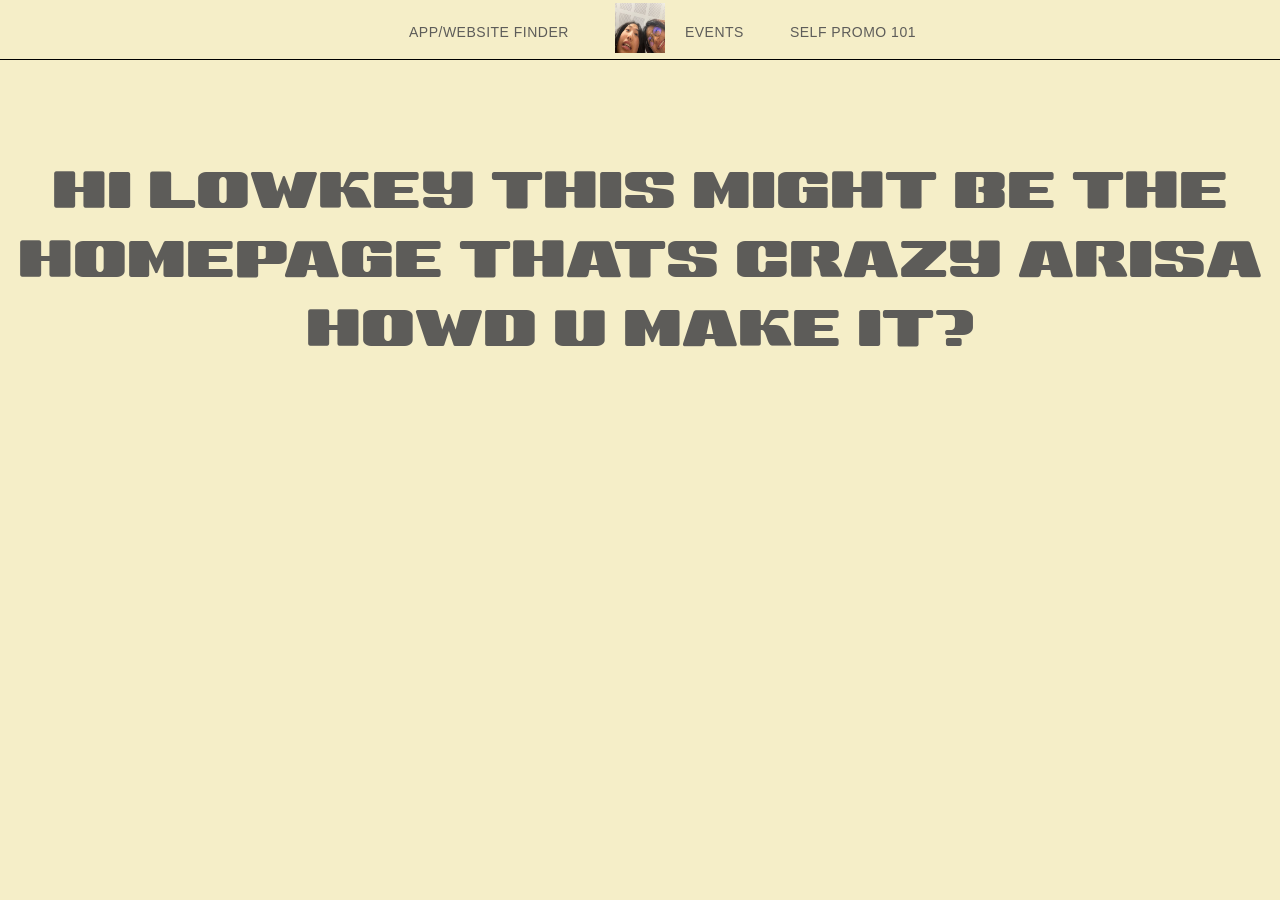
==== index.html @ fdddb81d "feat: flipbook function made the basic flipbook function using premade javascript files from a tutor" ====
<!DOCTYPE html>
<html lang="en-AU">
  <head>
    <meta charset="UTF-8"/>
      <meta name="viewport"
      content="width=device-width,
      initial-scale=1.0"/>
    <link rel="stylesheet" href="style.css"/>
    <script src="./js-files/script.js" defer></script>
    <title>Website Title!</title>
  </head>
  <body>
    <div id="nav-placeholder"></div>
    <div class="bg"></div>

    <br><br><br>
    <h1>Hi lowkey this might be the homepage thats crazy arisa howd u make it? </h1>
  </body>
</html>
---- style.css ----
body {
  margin: 0;
  padding: 0;
}

.bg {
  position: absolute;
  height: 100vh;
  width: 100vw;
  top: 0;
  left: 0;
  background-color: #f5eec8;
  z-index: -2;
}

/*Importing custom font*/
@font-face {
  font-family: Sneakers-Pro;
  src: url(./HTML-graphics/sneakerspro.ttf)
}

h1 {
  text-align: center;
  color: #5D5C59;
  font-family: "Sneakers-Pro";
  font-size: 60px;
  text-transform: uppercase;
}

.nav {
  height: 3.7rem;
  display: flex;
  justify-content: center;
  align-items: center;
  color: #000;
  background-color:#f5eec8;
  border-bottom: 1px solid;
  border-color: #000;
}

.nav__logo {
  margin: 0;
  position: absolute;
  left: 50%;
  transform: translateX(-50%);
}

.nav__logo img {
    width: 50px;
    height: 50px;
}

.nav__menu ul {
  margin: 0;
  padding: 0;
  display: flex;
}

.nav__menu ul li {
  list-style: none;
}

.nav__menu ul li a {
  position: relative;
  text-decoration: none;
  text-transform: uppercase;
  font-family: 'Segoe UI', Tahoma, Geneva, Verdana, sans-serif;
  font-size: 14px;
  letter-spacing: 0.5px;
  top: 2px;
  color: #5D5C59;
  display: inline-block;
  padding: 0.5rem;
}

/*Underline animation*/
.nav__menu ul li a:after {
  content: "";
  position: absolute;
  background-color: #5D5C59;
  height: 2px;
  width: 0;
  left: 0;
  bottom: 5px;
  transition: 0.3s;
}

.nav__menu ul li a:hover:after {
  width: 100%;
}

.nav__menu ul li:nth-child(1) {
  margin-left: 45px;
}

.nav__menu ul li:nth-child(2) {
  margin-left: 100px;
  padding-right: 30px;
}

.nav__hamburger {
  width: 1.875rem;
  height: 1.313rem;
  display: none;
  flex-direction: column;
  justify-content: space-around;
  position: absolute;
  top: 1rem;
  right: 1rem;
  z-index: 2;
}

/*Hamburger to Cross Animation*/
.nav__hamburger__line {
  height: 0.188rem;
  width: 100%;
  background-color: #000;
  border-radius: 0.625rem;
  transition: all ease-in-out 0.2s;
}

@media screen and (max-width: 550px) {
  .nav__hamburger {
    display: flex;
  }
  .nav__menu {
    position: absolute;
    display: flex;
    align-items: center;
    top: -10rem;
    width: 100%;
    transition: all ease-in-out 0.4s;
  }
  .nav {
    flex-direction: column;
    align-items: flex-start;
  }
  .nav__menu ul {
    flex-direction: column;
    width: 100%;
    padding: 3rem 0 0.6rem;
  }
  .nav__menu ul li {
    text-align: center;
    transition: color 0.3s ease;
  }

  .nav__menu ul li a {
    padding: 0.5rem;
  }
  .nav__menu {
    z-index: 1;
  }
  .nav__menu.active {
    top: 0;
  }
  .nav__hamburger.active :nth-child(1) {
    transform: rotate(45deg) translate(0.45rem, 0.1875rem);
  }

  .nav__hamburger.active :nth-child(2) {
    opacity: 0;
  }

  .nav__hamburger.active :nth-child(3) {
    transform: rotate(-45deg) translate(0.45rem, -0.1875rem);
  }

  .nav__menu ul li:nth-child(1) {
  margin-left: 0;
  }

.nav__menu ul li:nth-child(2) {
  margin-left: 0;
  }

}
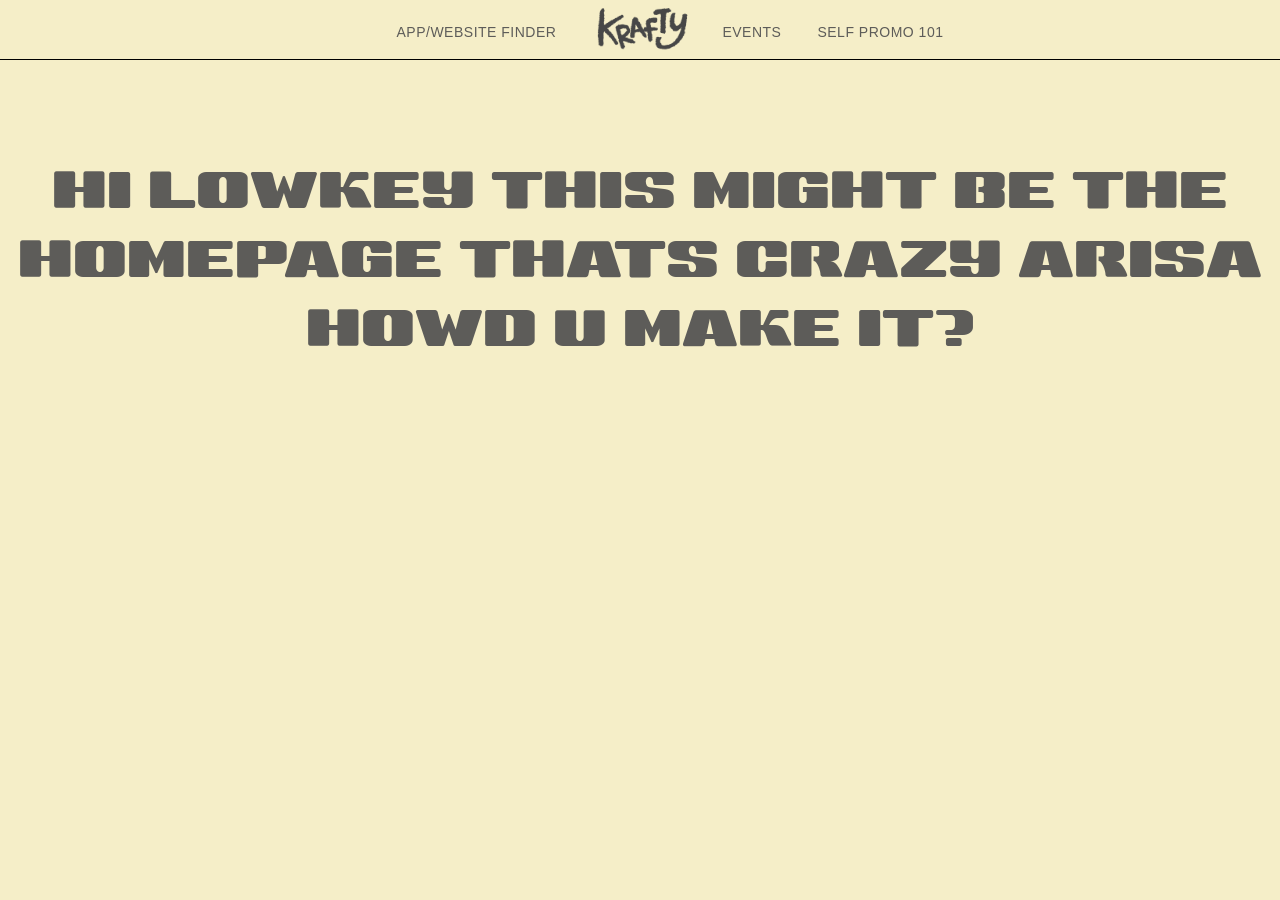
==== commit 2260f566: "feat: customising button using css in catalogue filter ditnd get much done in lesson time :(" ====
--- a/index.html
+++ b/index.html
@@ -7,7 +7,8 @@
       initial-scale=1.0"/>
     <link rel="stylesheet" href="style.css"/>
     <script src="./js-files/script.js" defer></script>
-    <title>Website Title!</title>
+    <title>KRAFTY</title>
+    <link rel="icon" href="./HTML-graphics/KRAFTY_logo.png">
   </head>
   <body>
     <div id="nav-placeholder"></div>
--- a/style.css
+++ b/style.css
@@ -27,6 +27,17 @@
   text-transform: uppercase;
 }
 
+.button {
+  text-decoration: none;
+  text-align: center;
+  background-color: #FA5F55;
+  color: #fff;
+  font-family: 'Segoe UI', Tahoma, Geneva, Verdana, sans-serif;
+  padding: 6px 2px 6px 2px;
+  border: 5px 5px 5px 5px;
+  border-radius: 25px;
+}
+
 .nav {
   height: 3.7rem;
   display: flex;
@@ -39,15 +50,15 @@
 }
 
 .nav__logo {
-  margin: 0;
   position: absolute;
   left: 50%;
   transform: translateX(-50%);
 }
 
 .nav__logo img {
-    width: 50px;
-    height: 50px;
+  margin-top: 10px;
+    width: 100px;
+    height: 100px;
 }
 
 .nav__menu ul {
@@ -90,12 +101,12 @@
 }
 
 .nav__menu ul li:nth-child(1) {
-  margin-left: 45px;
+  margin-left: 60px;
 }
 
 .nav__menu ul li:nth-child(2) {
-  margin-left: 100px;
-  padding-right: 30px;
+  margin-left: 150px;
+  padding-right: 20px;
 }
 
 .nav__hamburger {
@@ -177,3 +188,5 @@
 }
 
 
+
+
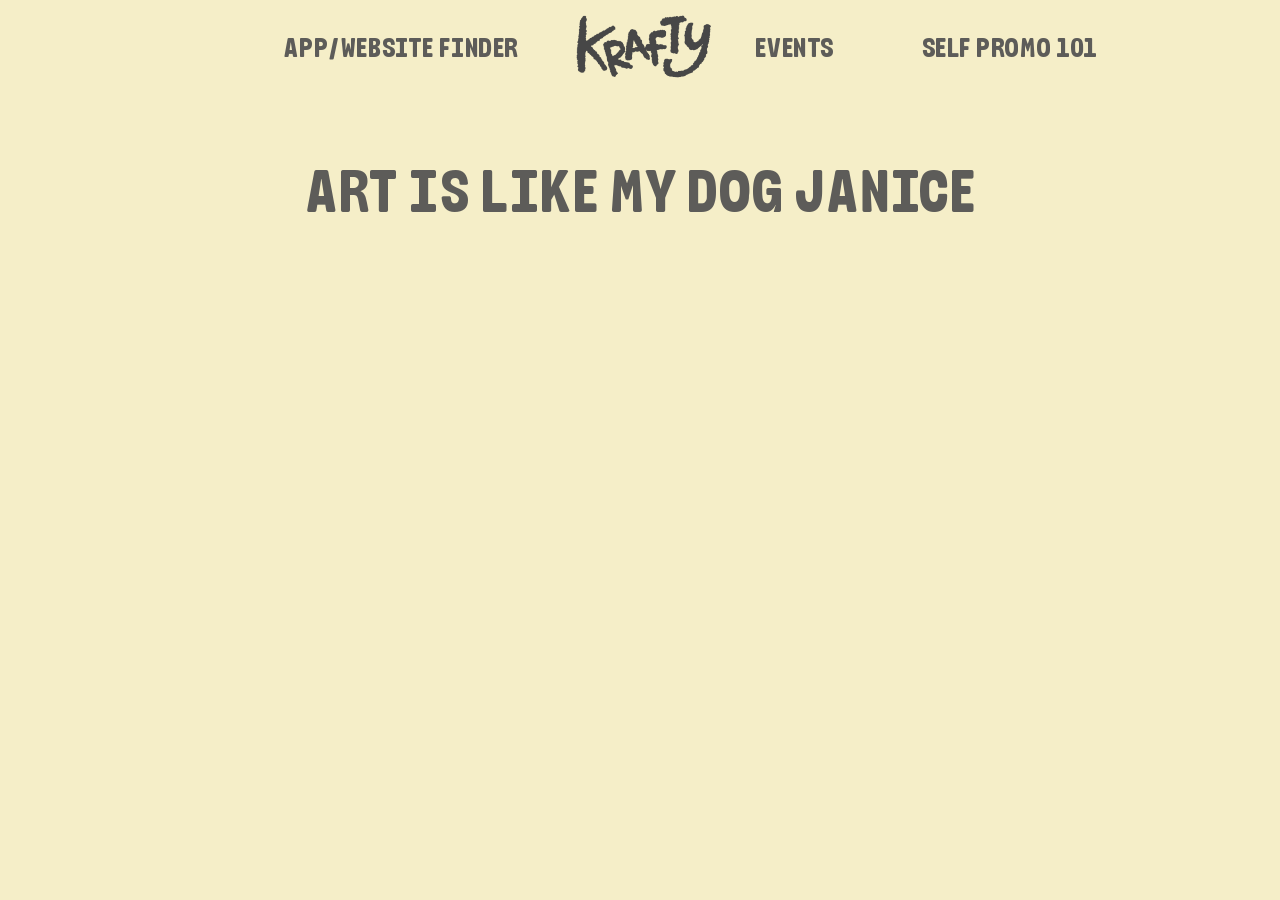
==== commit 5798737a: "feat: finding better fonts added different font because it didnt match the branidn gi was going for" ====
--- a/index.html
+++ b/index.html
@@ -15,6 +15,6 @@
     <div class="bg"></div>
 
     <br><br><br>
-    <h1>Hi lowkey this might be the homepage thats crazy arisa howd u make it? </h1>
+    <h1>Art is like my dog Janice</h1>
   </body>
 </html>
--- a/style.css
+++ b/style.css
@@ -15,14 +15,14 @@
 
 /*Importing custom font*/
 @font-face {
-  font-family: Sneakers-Pro;
-  src: url(./HTML-graphics/sneakerspro.ttf)
+  font-family: Hatchway;
+  src: url(./HTML-graphics/hatchway.ttf)
 }
 
 h1 {
   text-align: center;
   color: #5D5C59;
-  font-family: "Sneakers-Pro";
+  font-family: "Hatchway";
   font-size: 60px;
   text-transform: uppercase;
 }
@@ -45,8 +45,6 @@
   align-items: center;
   color: #000;
   background-color:#f5eec8;
-  border-bottom: 1px solid;
-  border-color: #000;
 }
 
 .nav__logo {
@@ -56,9 +54,9 @@
 }
 
 .nav__logo img {
-  margin-top: 10px;
-    width: 100px;
-    height: 100px;
+  margin-top: 50px;
+    width: 150px;
+    height: 150px;
 }
 
 .nav__menu ul {
@@ -75,10 +73,11 @@
   position: relative;
   text-decoration: none;
   text-transform: uppercase;
-  font-family: 'Segoe UI', Tahoma, Geneva, Verdana, sans-serif;
-  font-size: 14px;
+  font-family: "Hatchway";
+  font-size: 27px;
+  font-weight: 10px;
   letter-spacing: 0.5px;
-  top: 2px;
+  top: 18px;
   color: #5D5C59;
   display: inline-block;
   padding: 0.5rem;
@@ -101,12 +100,13 @@
 }
 
 .nav__menu ul li:nth-child(1) {
-  margin-left: 60px;
+  margin-left: 100px;
+  padding-right: 70px;
 }
 
 .nav__menu ul li:nth-child(2) {
   margin-left: 150px;
-  padding-right: 20px;
+  padding-right: 70px;
 }
 
 .nav__hamburger {
@@ -123,9 +123,9 @@
 
 /*Hamburger to Cross Animation*/
 .nav__hamburger__line {
-  height: 0.188rem;
+  height: 0.2rem;
   width: 100%;
-  background-color: #000;
+  background-color: #5D5C59;
   border-radius: 0.625rem;
   transition: all ease-in-out 0.2s;
 }
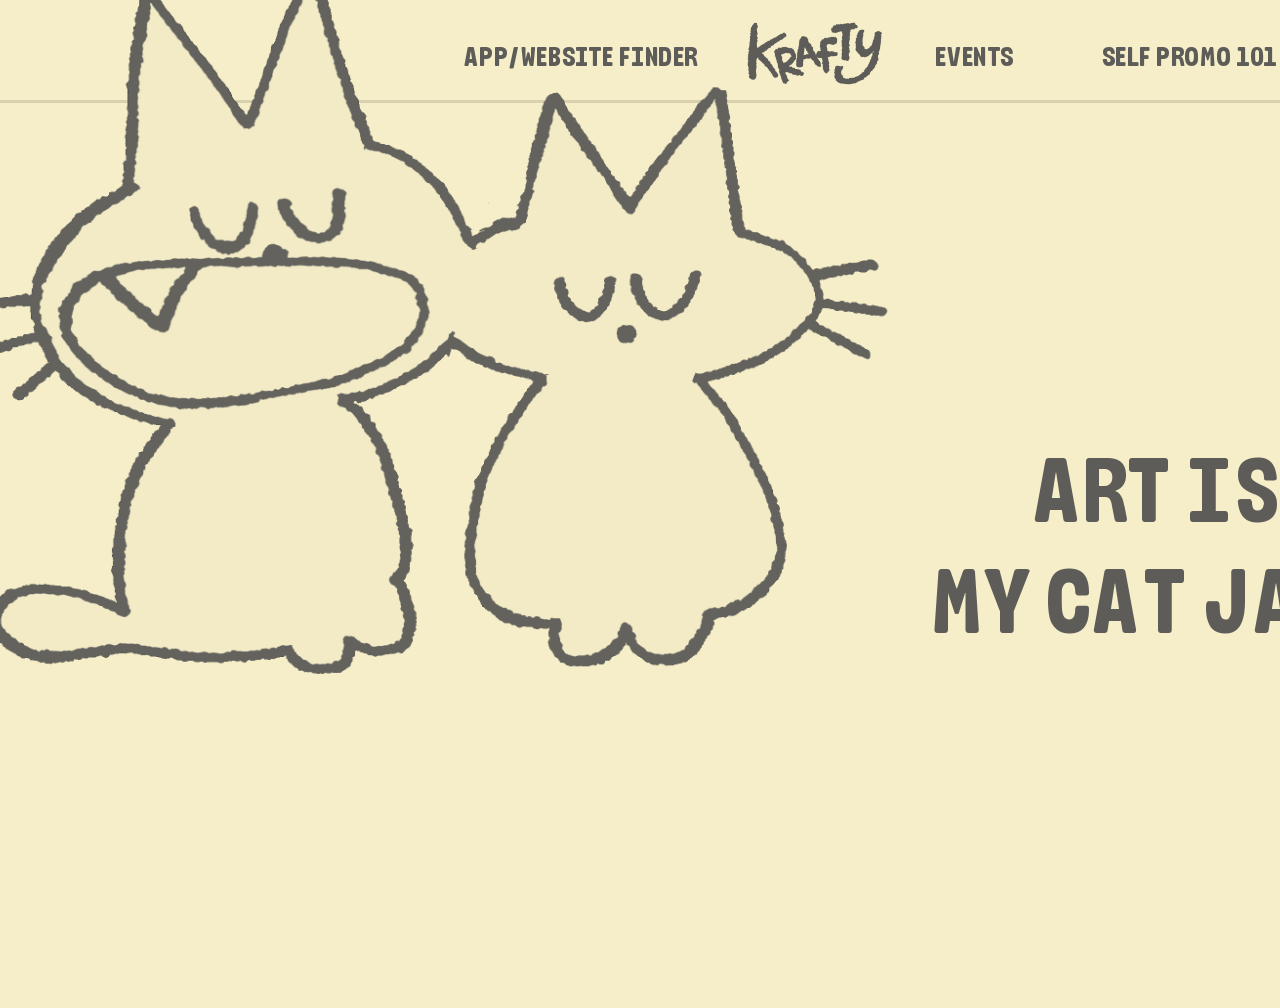
==== commit bd201ca6: "feats: app/website names and logos entered all the websites and their available logos that i found. " ====
--- a/index.html
+++ b/index.html
@@ -1,5 +1,5 @@
 <!DOCTYPE html>
-<html lang="en-AU">
+<html lang="en-AU" style="overflow: hidden;">
   <head>
     <meta charset="UTF-8"/>
       <meta name="viewport"
@@ -12,9 +12,9 @@
   </head>
   <body>
     <div id="nav-placeholder"></div>
-    <div class="bg"></div>
 
     <br><br><br>
-    <h1>Art is like my dog Janice</h1>
+    <h1 class="homepage-h1">Art is like <br> my cat Janice</h1>
+    <img class="homepage-cats" src="./HTML-graphics/homepage-cats.gif" alt="Home Page Cats Gif">
   </body>
 </html>
--- a/style.css
+++ b/style.css
@@ -1,16 +1,31 @@
 body {
   margin: 0;
   padding: 0;
-}
-
-.bg {
-  position: absolute;
-  height: 100vh;
-  width: 100vw;
-  top: 0;
-  left: 0;
   background-color: #f5eec8;
-  z-index: -2;
+}
+
+.margin-page {
+  padding: 70px 0 0 0;
+}
+
+
+.homepage-cats {
+  width: 1000px;
+  height: 950px;
+  transform: translate(-60px,-180px);
+  pointer-events: none;
+  z-index: 1;
+
+
+}
+
+.selfpromo-cat {
+  width: 450px;
+  height: 450px;
+  transform: translate(30px, 220px);
+  pointer-events: none;
+  position: absolute;
+  z-index: -1;
 }
 
 /*Importing custom font*/
@@ -19,12 +34,24 @@
   src: url(./HTML-graphics/hatchway.ttf)
 }
 
-h1 {
+h2 {
   text-align: center;
   color: #5D5C59;
   font-family: "Hatchway";
   font-size: 60px;
   text-transform: uppercase;
+  z-index: -1;
+}
+
+h1 {
+  text-align: right;
+  color: #5D5C59;
+  font-family: "Hatchway";
+  font-size: 90px;
+  text-transform: uppercase;
+  transform: translate(930px, 320px);
+  position: absolute;
+  z-index: -1;
 }
 
 .button {
@@ -39,29 +66,32 @@
 }
 
 .nav {
-  height: 3.7rem;
+  position: fixed;
+  top: 0;
+  left: 0;
+  right: 0;
+  width: 1600px;
+  height: 100px;
   display: flex;
   justify-content: center;
   align-items: center;
-  color: #000;
   background-color:#f5eec8;
+  border-bottom: 3px solid rgba(205, 196, 161, 0.673);
 }
 
 .nav__logo {
   position: absolute;
-  left: 50%;
-  transform: translateX(-50%);
+  left: 46%;
+  top: -15%;
 }
 
 .nav__logo img {
-  margin-top: 50px;
-    width: 150px;
-    height: 150px;
+  display: block;
+  width: 150px;
+  height: 150px;
 }
 
 .nav__menu ul {
-  margin: 0;
-  padding: 0;
   display: flex;
 }
 
@@ -77,7 +107,7 @@
   font-size: 27px;
   font-weight: 10px;
   letter-spacing: 0.5px;
-  top: 18px;
+  top: 6px;
   color: #5D5C59;
   display: inline-block;
   padding: 0.5rem;
@@ -88,7 +118,7 @@
   content: "";
   position: absolute;
   background-color: #5D5C59;
-  height: 2px;
+  height: 3px;
   width: 0;
   left: 0;
   bottom: 5px;
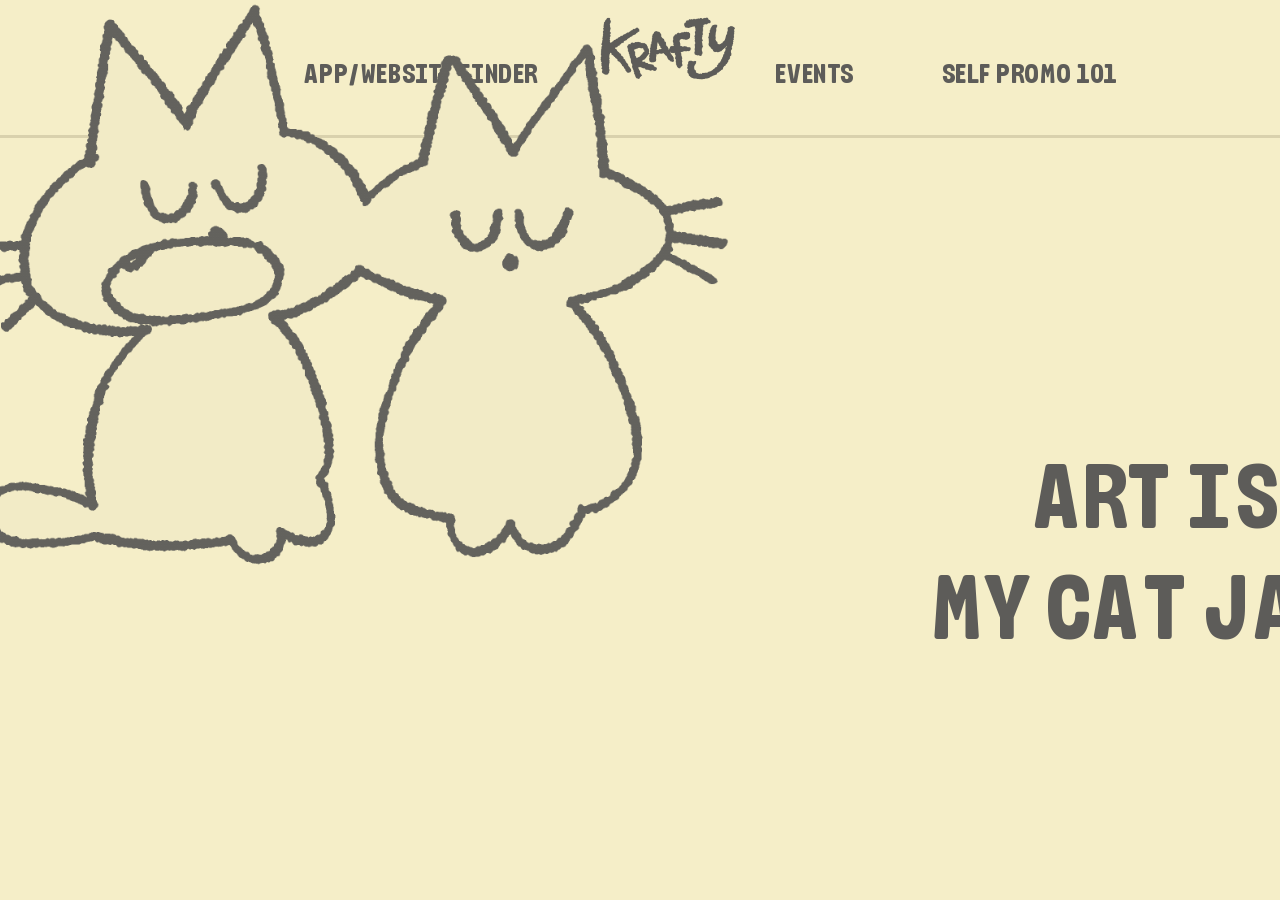
==== commit 313a70d9: "debug + feat: catalogue filter, self-promo content trying to debug the catalogue filter issue, im pr" ====
--- a/index.html
+++ b/index.html
@@ -5,7 +5,7 @@
       <meta name="viewport"
       content="width=device-width,
       initial-scale=1.0"/>
-    <link rel="stylesheet" href="style.css"/>
+    <link rel="stylesheet" href="./css-files/style.css"/>
     <script src="./js-files/script.js" defer></script>
     <title>KRAFTY</title>
     <link rel="icon" href="./HTML-graphics/KRAFTY_logo.png">
--- a/css-files/style.css
+++ b/css-files/style.css
@@ -0,0 +1,177 @@
+/*Importing custom font*/
+@font-face {
+  font-family: Hatchway;
+  src: url(../HTML-graphics/hatchway.ttf)
+}
+
+body {
+  margin: 0;
+  padding: 0;
+  font-family: "Hatchway";
+  background-color: #f5eec8;
+  text-transform: uppercase;
+  color: #5D5C59;
+}
+
+.margin-page {
+  padding: 70px 0 0 0;
+}
+
+
+.homepage-cats {
+  width: 65%;
+  transform: translate(-60px,-200px);
+  pointer-events: none;
+  position: relative;
+  z-index: 3
+
+
+}
+
+.selfpromo-cat {
+  width: 30%;
+  height: 67%;
+  transform: translate(310px, 213px);
+  pointer-events: none;
+  position: absolute;
+  z-index: -1;
+}
+
+
+h3 {
+  font-size: 50px;
+  margin: 0;
+}
+
+h2 {
+  text-align: center;
+  font-size: 60px;
+  z-index: -1;
+}
+
+h1 {
+  text-align: right;
+  font-size: 90px;
+  transform: translate(930px, 320px);
+  position: absolute;
+  z-index: -1;
+}
+
+p {
+  font-size: 21px;
+  text-transform: none;
+  font-family:'Segoe UI', Tahoma, Geneva, Verdana, sans-serif;
+}
+
+.events-content {
+  display: flex;
+  flex-direction: column;
+  width: 100%;
+}
+
+.left-p {
+  align-self: flex-start;
+  width: 45%;
+  padding-left: 60px; 
+}
+
+.right-p {
+  text-align: right;
+  align-self: flex-end;
+  width: 45%;
+  padding-right: 60px;
+}
+
+.button {
+  background-color: #b2a387;
+  padding: 7px 200px 7px 200px;
+  font-family: "Hatchway";
+  font-size: 23px;
+  color: #f5eec8;
+  text-transform: uppercase;
+  text-decoration: none;
+  text-align: center;
+  margin-left: 10px;
+  border-radius: 25px;
+}
+
+.nav {
+  position: fixed;
+  top: 0;
+  left: 0;
+  right: 0;
+  width: 100%;
+  height: 15%;
+  display: flex;
+  justify-content: center;
+  align-items: center;
+  background-color:#f5eec8;
+  border-bottom: 3px solid rgba(205, 196, 161, 0.673);
+  z-index: 2;
+}
+
+.nav__logo {
+  position: absolute;
+  left: 46%;
+  top: -15%;
+}
+
+.nav__logo img {
+  display: block;
+  width: 150px;
+  height: 150px;
+}
+
+.nav__menu ul {
+  display: flex;
+}
+
+.nav__menu ul li {
+  list-style: none;
+}
+
+.nav__menu ul li a {
+  position: relative;
+  text-decoration: none;
+  text-transform: uppercase;
+  font-family: "Hatchway";
+  font-size: 27px;
+  font-weight: 10px;
+  letter-spacing: 0.5px;
+  top: 6px;
+  color: #5D5C59;
+  display: inline-block;
+  padding: 0.5rem;
+}
+
+/*Underline animation*/
+.nav__menu ul li a:after {
+  content: "";
+  position: absolute;
+  background-color: #5D5C59;
+  border-radius: 4px;
+  height: 4px;
+  width: 0;
+  left: 0;
+  bottom: 5px;
+  transition: 0.4s;
+}
+
+.nav__menu ul li a:hover:after {
+  width: 100%;
+}
+
+.nav__menu ul li:nth-child(1) {
+  margin-left: 100px;
+  padding-right: 70px;
+}
+
+.nav__menu ul li:nth-child(2) {
+  margin-left: 150px;
+  padding-right: 70px;
+}
+
+
+
+
+
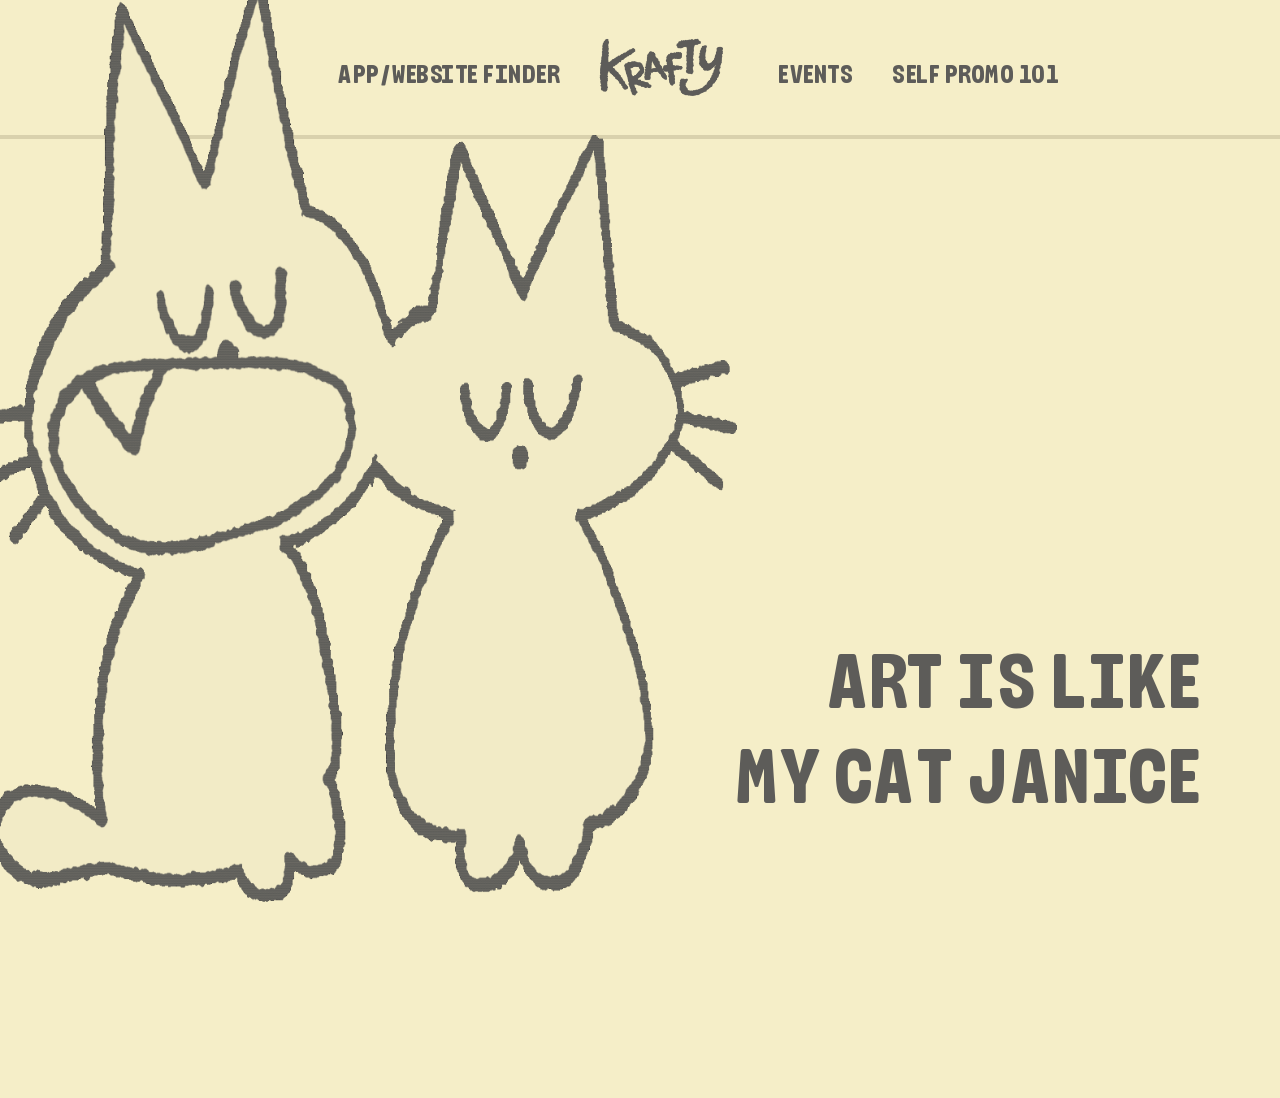
==== commit e7327ad2: "feat: comments and credits added all the comments in code crediting tutorials and sites i used and e" ====
--- a/index.html
+++ b/index.html
@@ -5,13 +5,13 @@
       <meta name="viewport"
       content="width=device-width,
       initial-scale=1.0"/>
-    <link rel="stylesheet" href="./css-files/style.css"/>
-    <script src="./js-files/script.js" defer></script>
+    <link rel="stylesheet" href="./css-files/style.css"/> <!--Links external CSS stylesheet called style.css to webpage-->
+    <script src="./js-files/script.js" defer></script> <!--Links external Javascript library called script.js to webpage-->
     <title>KRAFTY</title>
-    <link rel="icon" href="./HTML-graphics/KRAFTY_logo.png">
+    <link rel="icon" href="./HTML-graphics/KRAFTY_logo.png"> <!--Make logo image and title of website KRAFTY on search engine tab-->
   </head>
   <body>
-    <div id="nav-placeholder"></div>
+    <div id="nav-placeholder"></div> <!--Create placeholder for navigation bar (navbar.html) to replace -->
 
     <br><br><br>
     <h1 class="homepage-h1">Art is like <br> my cat Janice</h1>
--- a/css-files/style.css
+++ b/css-files/style.css
@@ -1,4 +1,4 @@
-/*Importing custom font*/
+/*Importing custom font. Done with reference to W3Schools webpage: https://www.w3schools.com/css/css3_fonts.asp*/
 @font-face {
   font-family: Hatchway;
   src: url(../HTML-graphics/hatchway.ttf)
@@ -11,6 +11,8 @@
   background-color: #f5eec8;
   text-transform: uppercase;
   color: #5D5C59;
+  width: 100%;
+  height: 100%;
 }
 
 .margin-page {
@@ -20,10 +22,12 @@
 
 .homepage-cats {
   width: 65%;
-  transform: translate(-60px,-200px);
+  height: 138%;
   pointer-events: none;
-  position: relative;
-  z-index: 3
+  position: absolute;
+  z-index: 3;
+  left: -4%;
+  bottom: -22%;
 
 
 }
@@ -31,34 +35,36 @@
 .selfpromo-cat {
   width: 30%;
   height: 67%;
-  transform: translate(310px, 213px);
   pointer-events: none;
   position: absolute;
   z-index: -1;
+  left: 20%;
+  bottom: 2%
 }
 
 
 h3 {
-  font-size: 50px;
-  margin: 0;
+  font-size: 3vw;
 }
 
 h2 {
   text-align: center;
-  font-size: 60px;
+  font-size: 4vw;
   z-index: -1;
+  margin-top: 6%
 }
 
 h1 {
   text-align: right;
-  font-size: 90px;
-  transform: translate(930px, 320px);
-  position: absolute;
+  font-size: 6vw;
+  position: absolute;
+  right: 6%;
+  bottom: 3%;
   z-index: -1;
 }
 
 p {
-  font-size: 21px;
+  font-size: 1.5vw;
   text-transform: none;
   font-family:'Segoe UI', Tahoma, Geneva, Verdana, sans-serif;
 }
@@ -66,33 +72,61 @@
 .events-content {
   display: flex;
   flex-direction: column;
-  width: 100%;
-}
-
-.left-p {
-  align-self: flex-start;
+  position: absolute;
+  width: 100%;
+}
+
+.event-text {
   width: 45%;
-  padding-left: 60px; 
-}
-
-.right-p {
+}
+
+.event-img {
+  margin: 3% 3% 6% 3%;
+  width: 50vw;
+  height: 70vh;
+}
+
+.event-left {
+  display: flex;
+  text-align: left;
+  padding-left: 3%; 
+}
+
+.event-right {
+  display: flex;
+  justify-content: flex-end;
   text-align: right;
-  align-self: flex-end;
-  width: 45%;
-  padding-right: 60px;
+  padding-right: 3%;
+}
+
+.event-left .event.image {
+  justify-self: end;
+}
+
+.event-right .event.image {
+  justify-self: start;
+}
+
+hr {
+  border: none;
+  border-top: 0.5vh solid rgba(205, 196, 161, 0.673);
+  width: 95%;  
 }
 
 .button {
   background-color: #b2a387;
-  padding: 7px 200px 7px 200px;
+  padding: 0.6vw 20vh 0.6vw 20vh;
   font-family: "Hatchway";
-  font-size: 23px;
   color: #f5eec8;
   text-transform: uppercase;
   text-decoration: none;
   text-align: center;
   margin-left: 10px;
   border-radius: 25px;
+  height: 4.5vh;
+  width: 17vw;
+  font-size: 1.7vw;
+  margin-top: 7.5%
 }
 
 .nav {
@@ -106,20 +140,20 @@
   justify-content: center;
   align-items: center;
   background-color:#f5eec8;
-  border-bottom: 3px solid rgba(205, 196, 161, 0.673);
+  border-bottom: 0.5vh solid rgba(205, 196, 161, 0.673);
   z-index: 2;
 }
 
 .nav__logo {
   position: absolute;
   left: 46%;
-  top: -15%;
+  align-content: center;
 }
 
 .nav__logo img {
   display: block;
-  width: 150px;
-  height: 150px;
+  width: 20%;
+  height: 20%;
 }
 
 .nav__menu ul {
@@ -135,25 +169,24 @@
   text-decoration: none;
   text-transform: uppercase;
   font-family: "Hatchway";
-  font-size: 27px;
+  font-size: 2vw;
   font-weight: 10px;
   letter-spacing: 0.5px;
   top: 6px;
   color: #5D5C59;
   display: inline-block;
-  padding: 0.5rem;
-}
-
-/*Underline animation*/
+}
+
+/*Underline animation was created and slightly adjusted in terms of apearance using guidance from the Navigation bar tutorial: https://www.youtube.com/watch?v=G4LYPf8isVg&list=PLhpxwROmcMKqOl3D9Frbd4cNEuvcaJVVz&index=9*/
 .nav__menu ul li a:after {
   content: "";
   position: absolute;
   background-color: #5D5C59;
   border-radius: 4px;
-  height: 4px;
+  height: 12%;
   width: 0;
   left: 0;
-  bottom: 5px;
+  bottom: 3%;
   transition: 0.4s;
 }
 
@@ -161,17 +194,21 @@
   width: 100%;
 }
 
-.nav__menu ul li:nth-child(1) {
-  margin-left: 100px;
-  padding-right: 70px;
+
+.nav__menu ul li:first-child {
+    margin-left: 6vw;
 }
 
 .nav__menu ul li:nth-child(2) {
-  margin-left: 150px;
-  padding-right: 70px;
-}
-
-
-
-
-
+    margin-left: 17vw;
+}
+
+.nav__menu ul li:nth-child(3) {
+    margin-left: 3vw;
+}
+
+
+
+
+
+
